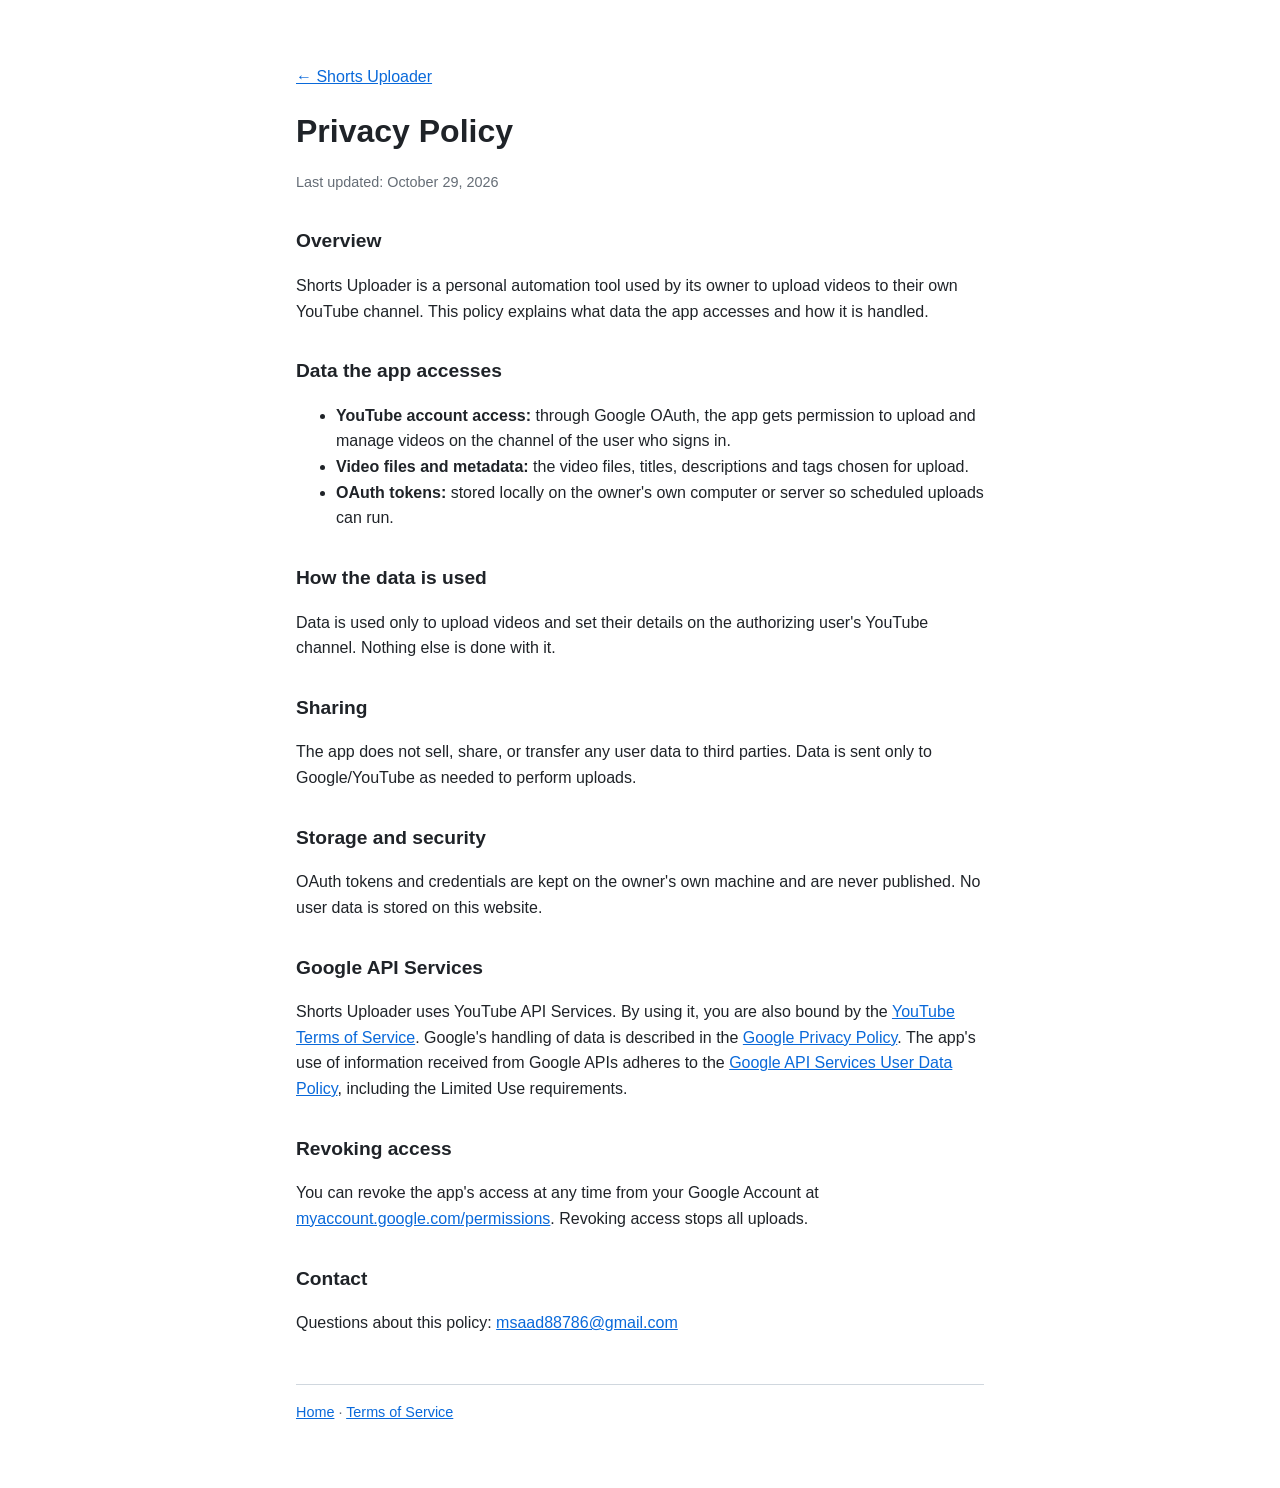
==== privacy.html @ a063238a "Add files via upload Commit" ====
<!doctype html>
<html lang="en">
<head>
  <meta charset="utf-8">
  <meta name="viewport" content="width=device-width, initial-scale=1">
  <title>Privacy Policy – Shorts Uploader</title>
  <link rel="stylesheet" href="style.css">
</head>
<body>
  <main>
    <p><a href="index.html">← Shorts Uploader</a></p>
    <h1>Privacy Policy</h1>
    <p class="muted">Last updated: October 29, 2026</p>

    <h2>Overview</h2>
    <p>Shorts Uploader is a personal automation tool used by its owner to upload videos to their own YouTube channel. This policy explains what data the app accesses and how it is handled.</p>

    <h2>Data the app accesses</h2>
    <ul>
      <li><strong>YouTube account access:</strong> through Google OAuth, the app gets permission to upload and manage videos on the channel of the user who signs in.</li>
      <li><strong>Video files and metadata:</strong> the video files, titles, descriptions and tags chosen for upload.</li>
      <li><strong>OAuth tokens:</strong> stored locally on the owner's own computer or server so scheduled uploads can run.</li>
    </ul>

    <h2>How the data is used</h2>
    <p>Data is used only to upload videos and set their details on the authorizing user's YouTube channel. Nothing else is done with it.</p>

    <h2>Sharing</h2>
    <p>The app does not sell, share, or transfer any user data to third parties. Data is sent only to Google/YouTube as needed to perform uploads.</p>

    <h2>Storage and security</h2>
    <p>OAuth tokens and credentials are kept on the owner's own machine and are never published. No user data is stored on this website.</p>

    <h2>Google API Services</h2>
    <p>Shorts Uploader uses YouTube API Services. By using it, you are also bound by the <a href="https://www.youtube.com/t/terms">YouTube Terms of Service</a>. Google's handling of data is described in the <a href="https://policies.google.com/privacy">Google Privacy Policy</a>. The app's use of information received from Google APIs adheres to the <a href="https://developers.google.com/terms/api-services-user-data-policy">Google API Services User Data Policy</a>, including the Limited Use requirements.</p>

    <h2>Revoking access</h2>
    <p>You can revoke the app's access at any time from your Google Account at <a href="https://myaccount.google.com/permissions">myaccount.google.com/permissions</a>. Revoking access stops all uploads.</p>

    <h2>Contact</h2>
    <p>Questions about this policy: <a href="mailto:msaad88786@gmail.com">msaad88786@gmail.com</a></p>

    <footer><a href="index.html">Home</a> · <a href="terms.html">Terms of Service</a></footer>
  </main>
</body>
</html>
---- style.css ----
:root {
  --bg: #ffffff;
  --text: #1f2328;
  --muted: #656d76;
  --link: #0969da;
  --border: #d0d7de;
}
@media (prefers-color-scheme: dark) {
  :root {
    --bg: #0d1117;
    --text: #e6edf3;
    --muted: #8d96a0;
    --link: #4493f8;
    --border: #30363d;
  }
}
* { box-sizing: border-box; }
body {
  margin: 0;
  background: var(--bg);
  color: var(--text);
  font: 16px/1.6 -apple-system, BlinkMacSystemFont, "Segoe UI", Roboto, Helvetica, Arial, sans-serif;
}
main {
  max-width: 720px;
  margin: 0 auto;
  padding: 48px 16px 64px;
}
h1 { font-size: 2rem; margin: 0 0 8px; }
h2 { font-size: 1.2rem; margin-top: 32px; }
.lead { font-size: 1.1rem; color: var(--muted); }
.muted { color: var(--muted); font-size: .9rem; }
a { color: var(--link); }
footer {
  margin-top: 48px;
  padding-top: 16px;
  border-top: 1px solid var(--border);
  color: var(--muted);
  font-size: .9rem;
}
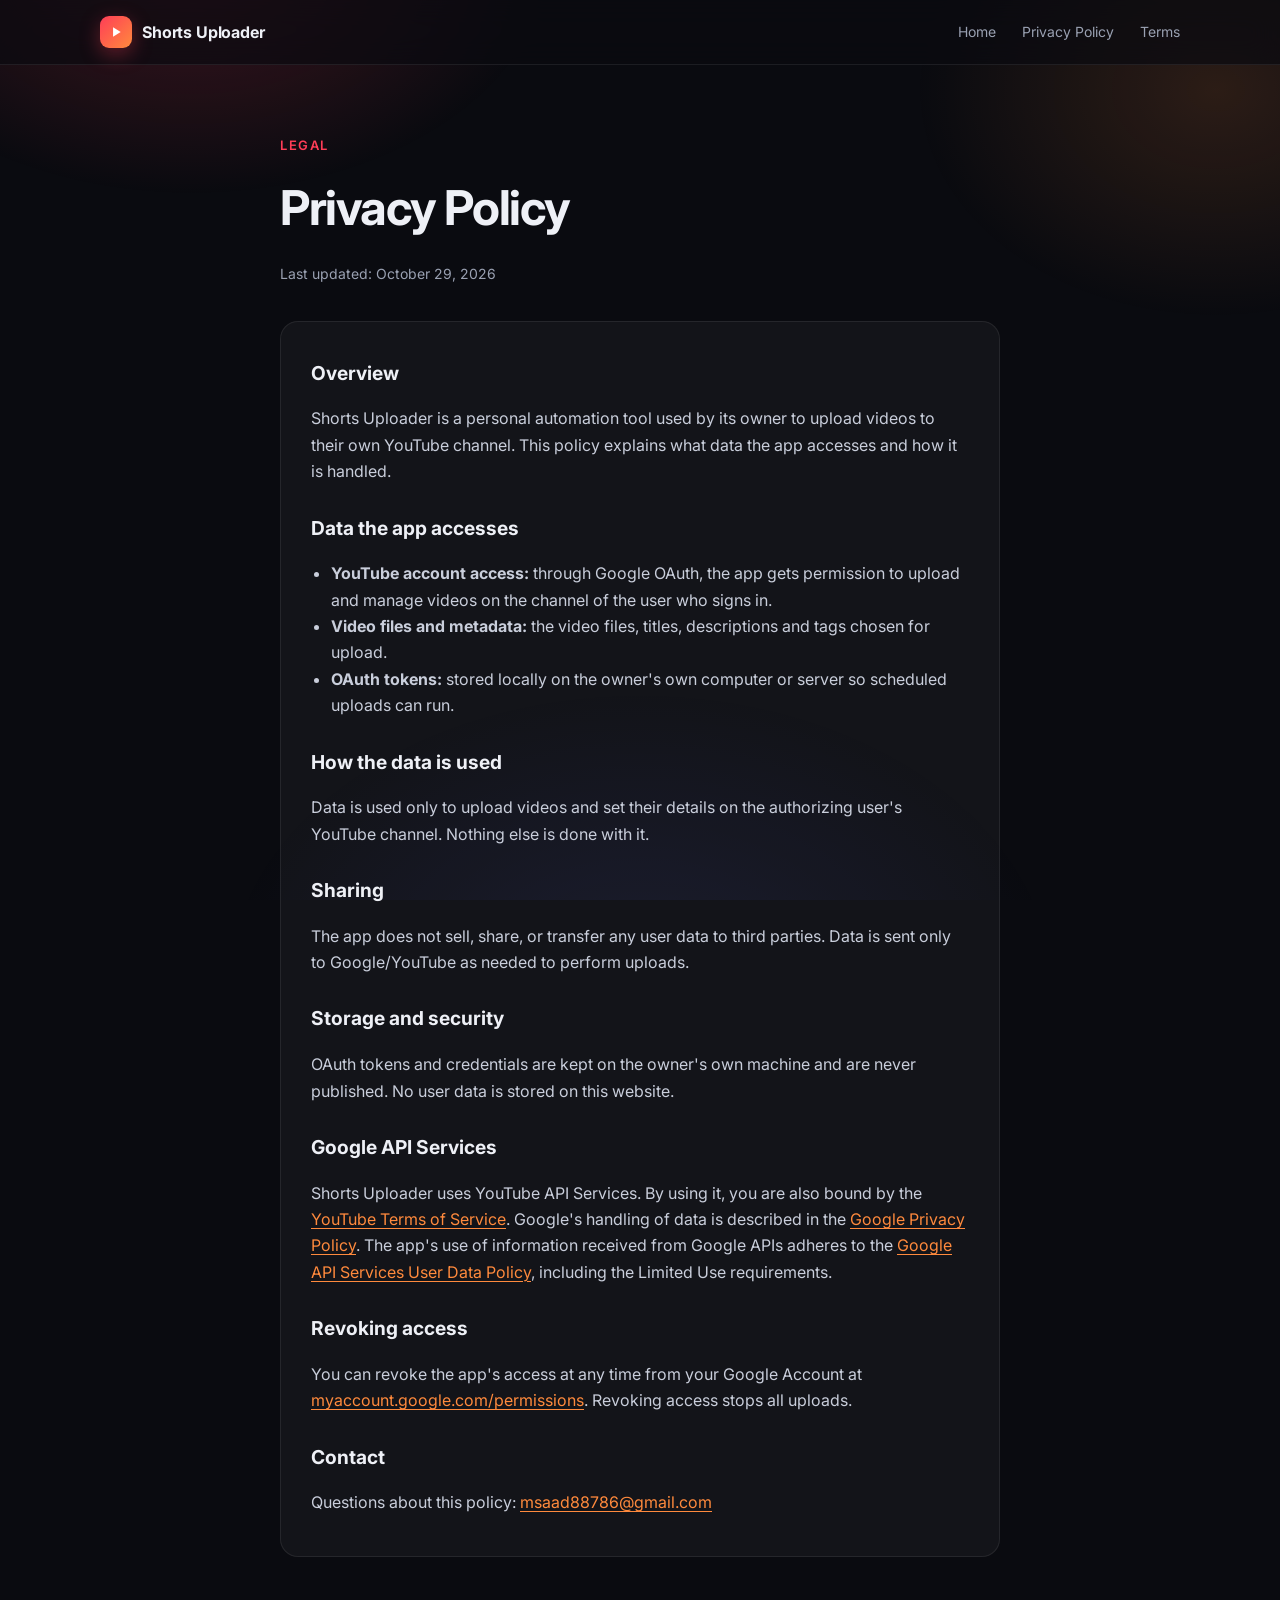
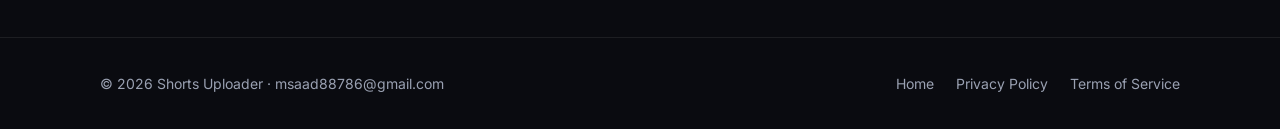
==== commit 1328b050: "Add files via upload" ====
--- a/privacy.html
+++ b/privacy.html
@@ -4,13 +4,29 @@
   <meta charset="utf-8">
   <meta name="viewport" content="width=device-width, initial-scale=1">
   <title>Privacy Policy – Shorts Uploader</title>
+  <link rel="icon" href="data:image/svg+xml,%3Csvg xmlns='http://www.w3.org/2000/svg' viewBox='0 0 32 32'%3E%3Cdefs%3E%3ClinearGradient id='g' x1='0' y1='0' x2='1' y2='1'%3E%3Cstop offset='0' stop-color='%23ff3d57'/%3E%3Cstop offset='1' stop-color='%23ff8a3d'/%3E%3C/linearGradient%3E%3C/defs%3E%3Crect width='32' height='32' rx='8' fill='url(%23g)'/%3E%3Cpath d='M13 10l9 6-9 6z' fill='white'/%3E%3C/svg%3E">
   <link rel="stylesheet" href="style.css">
 </head>
 <body>
-  <main>
-    <p><a href="index.html">← Shorts Uploader</a></p>
+  <div class="glow"></div>
+  <header class="nav">
+    <div class="container">
+      <a href="index.html" class="brand">
+        <span class="logo"><svg width="14" height="14" viewBox="0 0 24 24" fill="#fff"><path d="M7 4l13 8-13 8z"/></svg></span>
+        Shorts Uploader
+      </a>
+      <nav class="nav-links">
+        <a href="index.html">Home</a>
+        <a href="privacy.html">Privacy Policy</a>
+        <a href="terms.html">Terms</a>
+      </nav>
+    </div>
+  </header>
+  <main class="doc">
+    <div class="eyebrow">Legal</div>
     <h1>Privacy Policy</h1>
-    <p class="muted">Last updated: October 29, 2026</p>
+    <p class="updated">Last updated: October 29, 2026</p>
+    <div class="box">
 
     <h2>Overview</h2>
     <p>Shorts Uploader is a personal automation tool used by its owner to upload videos to their own YouTube channel. This policy explains what data the app accesses and how it is handled.</p>
@@ -39,8 +55,13 @@
 
     <h2>Contact</h2>
     <p>Questions about this policy: <a href="mailto:msaad88786@gmail.com">msaad88786@gmail.com</a></p>
-
-    <footer><a href="index.html">Home</a> · <a href="terms.html">Terms of Service</a></footer>
+    </div>
   </main>
+  <footer>
+    <div class="container">
+      <span>© 2026 Shorts Uploader · <a href="mailto:msaad88786@gmail.com">msaad88786@gmail.com</a></span>
+      <nav><a href="index.html">Home</a><a href="privacy.html">Privacy Policy</a><a href="terms.html">Terms of Service</a></nav>
+    </div>
+  </footer>
 </body>
 </html>
--- a/style.css
+++ b/style.css
@@ -1,40 +1,194 @@
+@import url("https://fonts.googleapis.com/css2?family=Inter:wght@400;500;600;700;800&display=swap");
+
 :root {
-  --bg: #ffffff;
-  --text: #1f2328;
-  --muted: #656d76;
-  --link: #0969da;
-  --border: #d0d7de;
+  --bg: #0a0b10;
+  --bg-2: #11131b;
+  --card: rgba(255, 255, 255, 0.04);
+  --card-border: rgba(255, 255, 255, 0.08);
+  --text: #eef0f6;
+  --muted: #9aa1b2;
+  --accent: #ff3d57;
+  --accent-2: #ff8a3d;
+  --ok: #3ddc97;
+  --radius: 18px;
 }
-@media (prefers-color-scheme: dark) {
-  :root {
-    --bg: #0d1117;
-    --text: #e6edf3;
-    --muted: #8d96a0;
-    --link: #4493f8;
-    --border: #30363d;
-  }
-}
+
 * { box-sizing: border-box; }
+html { scroll-behavior: smooth; }
 body {
   margin: 0;
   background: var(--bg);
   color: var(--text);
-  font: 16px/1.6 -apple-system, BlinkMacSystemFont, "Segoe UI", Roboto, Helvetica, Arial, sans-serif;
+  font: 16px/1.65 "Inter", system-ui, -apple-system, "Segoe UI", Roboto, sans-serif;
+  -webkit-font-smoothing: antialiased;
+  overflow-x: hidden;
 }
-main {
-  max-width: 720px;
-  margin: 0 auto;
-  padding: 48px 16px 64px;
+a { color: inherit; text-decoration: none; }
+.container { max-width: 1120px; margin: 0 auto; padding: 0 20px; }
+
+/* background glow */
+.glow {
+  position: fixed; inset: 0; z-index: -1; pointer-events: none;
+  background:
+    radial-gradient(600px 400px at 15% -5%, rgba(255, 61, 87, 0.22), transparent 60%),
+    radial-gradient(500px 380px at 95% 10%, rgba(255, 138, 61, 0.14), transparent 60%),
+    radial-gradient(700px 500px at 50% 110%, rgba(90, 100, 255, 0.10), transparent 60%);
 }
-h1 { font-size: 2rem; margin: 0 0 8px; }
-h2 { font-size: 1.2rem; margin-top: 32px; }
-.lead { font-size: 1.1rem; color: var(--muted); }
-.muted { color: var(--muted); font-size: .9rem; }
-a { color: var(--link); }
-footer {
-  margin-top: 48px;
-  padding-top: 16px;
-  border-top: 1px solid var(--border);
-  color: var(--muted);
-  font-size: .9rem;
+
+/* nav */
+.nav {
+  position: sticky; top: 0; z-index: 10;
+  backdrop-filter: blur(14px);
+  background: rgba(10, 11, 16, 0.7);
+  border-bottom: 1px solid var(--card-border);
 }
+.nav .container { display: flex; align-items: center; justify-content: space-between; height: 64px; }
+.brand { display: flex; align-items: center; gap: 10px; font-weight: 700; letter-spacing: -0.01em; }
+.logo {
+  width: 32px; height: 32px; border-radius: 9px;
+  display: grid; place-items: center;
+  background: linear-gradient(135deg, var(--accent), var(--accent-2));
+  box-shadow: 0 6px 20px rgba(255, 61, 87, 0.35);
+}
+.nav-links { display: flex; gap: 26px; font-size: 14px; color: var(--muted); }
+.nav-links a:hover { color: var(--text); }
+
+/* buttons */
+.btn {
+  display: inline-flex; align-items: center; gap: 8px;
+  padding: 12px 20px; border-radius: 12px; font-weight: 600; font-size: 15px;
+  transition: transform .15s ease, box-shadow .15s ease, background .15s ease;
+}
+.btn-primary {
+  background: linear-gradient(135deg, var(--accent), var(--accent-2));
+  color: #fff; box-shadow: 0 10px 30px rgba(255, 61, 87, 0.35);
+}
+.btn-primary:hover { transform: translateY(-2px); box-shadow: 0 14px 36px rgba(255, 61, 87, 0.45); }
+.btn-ghost { border: 1px solid var(--card-border); background: var(--card); }
+.btn-ghost:hover { background: rgba(255, 255, 255, 0.08); }
+
+/* hero */
+.hero { padding: 90px 0 70px; }
+.hero .container { display: grid; grid-template-columns: 1.1fr 0.9fr; gap: 56px; align-items: center; }
+.badge {
+  display: inline-flex; align-items: center; gap: 8px;
+  padding: 6px 12px; border-radius: 999px; font-size: 13px; color: var(--muted);
+  border: 1px solid var(--card-border); background: var(--card);
+}
+.dot { width: 8px; height: 8px; border-radius: 50%; background: var(--ok); box-shadow: 0 0 10px var(--ok); }
+.hero h1 {
+  font-size: clamp(2.4rem, 5vw, 3.8rem); line-height: 1.08; letter-spacing: -0.035em;
+  margin: 20px 0 18px; font-weight: 800;
+}
+.grad {
+  background: linear-gradient(135deg, var(--accent), var(--accent-2));
+  -webkit-background-clip: text; background-clip: text; color: transparent;
+}
+.hero p.lead { font-size: 1.15rem; color: var(--muted); max-width: 520px; margin: 0 0 30px; }
+.cta { display: flex; gap: 12px; flex-wrap: wrap; }
+
+/* queue mockup */
+.mock {
+  background: linear-gradient(180deg, rgba(255,255,255,0.06), rgba(255,255,255,0.02));
+  border: 1px solid var(--card-border); border-radius: 22px; padding: 20px;
+  box-shadow: 0 30px 80px rgba(0, 0, 0, 0.5);
+  transform: perspective(1200px) rotateY(-6deg) rotateX(3deg);
+}
+.mock-head { display: flex; justify-content: space-between; align-items: center; margin-bottom: 16px; font-size: 13px; color: var(--muted); }
+.mock-head strong { color: var(--text); font-size: 15px; }
+.row {
+  display: flex; align-items: center; gap: 14px;
+  padding: 12px; border-radius: 14px; background: rgba(255,255,255,0.03);
+  border: 1px solid rgba(255,255,255,0.05); margin-bottom: 10px;
+}
+.thumb { width: 38px; height: 62px; border-radius: 8px; flex: none; }
+.t1 { background: linear-gradient(160deg, #2b1055, #7597de); }
+.t2 { background: linear-gradient(160deg, #0f2027, #2c5364); }
+.t3 { background: linear-gradient(160deg, #42275a, #734b6d); }
+.meta { flex: 1; min-width: 0; }
+.meta b { display: block; font-size: 14px; font-weight: 600; white-space: nowrap; overflow: hidden; text-overflow: ellipsis; }
+.meta span { font-size: 12px; color: var(--muted); }
+.bar { height: 4px; border-radius: 4px; background: rgba(255,255,255,0.08); margin-top: 8px; overflow: hidden; }
+.bar i { display: block; height: 100%; background: linear-gradient(90deg, var(--accent), var(--accent-2)); border-radius: 4px; }
+.pill { font-size: 11px; font-weight: 600; padding: 4px 9px; border-radius: 999px; white-space: nowrap; }
+.pill.live { color: var(--ok); background: rgba(61, 220, 151, 0.12); }
+.pill.up { color: var(--accent-2); background: rgba(255, 138, 61, 0.12); }
+.pill.sch { color: #9fb0ff; background: rgba(120, 140, 255, 0.12); }
+
+/* sections */
+section { padding: 80px 0; }
+.eyebrow { color: var(--accent); font-weight: 600; font-size: 13px; letter-spacing: .12em; text-transform: uppercase; }
+.section-title { font-size: clamp(1.8rem, 3.5vw, 2.5rem); letter-spacing: -0.03em; margin: 10px 0 14px; font-weight: 800; }
+.section-sub { color: var(--muted); max-width: 600px; margin: 0 0 44px; }
+.center { text-align: center; }
+.center .section-sub { margin-left: auto; margin-right: auto; }
+
+.grid { display: grid; grid-template-columns: repeat(3, 1fr); gap: 18px; }
+.card {
+  background: var(--card); border: 1px solid var(--card-border); border-radius: var(--radius);
+  padding: 26px; transition: transform .2s ease, border-color .2s ease;
+}
+.card:hover { transform: translateY(-4px); border-color: rgba(255, 61, 87, 0.35); }
+.icon {
+  width: 44px; height: 44px; border-radius: 12px; display: grid; place-items: center; margin-bottom: 16px;
+  background: rgba(255, 61, 87, 0.12); color: var(--accent);
+}
+.card h3 { margin: 0 0 8px; font-size: 1.08rem; }
+.card p { margin: 0; color: var(--muted); font-size: 15px; }
+
+/* steps */
+.steps { display: grid; grid-template-columns: repeat(3, 1fr); gap: 18px; counter-reset: s; }
+.step { position: relative; padding: 28px 26px; border-radius: var(--radius); background: var(--bg-2); border: 1px solid var(--card-border); }
+.step::before {
+  counter-increment: s; content: "0" counter(s);
+  font-size: 2.6rem; font-weight: 800; letter-spacing: -0.04em;
+  background: linear-gradient(135deg, var(--accent), var(--accent-2));
+  -webkit-background-clip: text; background-clip: text; color: transparent; opacity: .9;
+}
+.step h3 { margin: 8px 0 8px; }
+.step p { margin: 0; color: var(--muted); font-size: 15px; }
+
+/* trust band */
+.trust {
+  border-radius: 24px; padding: 44px; display: grid; grid-template-columns: 1.3fr 1fr; gap: 40px; align-items: center;
+  background: linear-gradient(135deg, rgba(255,61,87,0.12), rgba(255,138,61,0.06));
+  border: 1px solid rgba(255, 61, 87, 0.25);
+}
+.trust h2 { margin: 0 0 12px; font-size: 1.8rem; letter-spacing: -0.02em; }
+.trust p { margin: 0; color: var(--muted); }
+.checks { list-style: none; padding: 0; margin: 0; display: grid; gap: 12px; }
+.checks li { display: flex; gap: 10px; align-items: flex-start; }
+.checks svg { flex: none; margin-top: 3px; color: var(--ok); }
+
+/* legal pages */
+.doc { max-width: 760px; margin: 0 auto; padding: 70px 20px 40px; }
+.doc h1 { font-size: clamp(2.2rem, 4.5vw, 3rem); letter-spacing: -0.03em; margin: 12px 0 6px; }
+.doc .updated { color: var(--muted); font-size: 14px; margin-bottom: 36px; }
+.doc .box { background: var(--card); border: 1px solid var(--card-border); border-radius: var(--radius); padding: 8px 30px 24px; }
+.doc h2 { font-size: 1.2rem; margin: 28px 0 8px; }
+.doc p, .doc li { color: #c9cedb; }
+.doc a { color: var(--accent-2); text-decoration: underline; text-underline-offset: 3px; }
+.doc ul { padding-left: 20px; }
+
+/* footer */
+footer { border-top: 1px solid var(--card-border); padding: 34px 0; margin-top: 40px; color: var(--muted); font-size: 14px; }
+footer .container { display: flex; justify-content: space-between; align-items: center; gap: 16px; flex-wrap: wrap; }
+footer nav { display: flex; gap: 22px; }
+footer a:hover { color: var(--text); }
+
+/* reveal */
+.reveal { opacity: 0; transform: translateY(18px); transition: opacity .7s ease, transform .7s ease; }
+.reveal.in { opacity: 1; transform: none; }
+
+@media (max-width: 900px) {
+  .hero .container, .trust { grid-template-columns: 1fr; }
+  .mock { transform: none; }
+  .grid, .steps { grid-template-columns: 1fr; }
+  .nav-links { display: none; }
+  .hero { padding-top: 56px; }
+  .trust { padding: 28px; }
+}
+@media (prefers-reduced-motion: reduce) {
+  .reveal { opacity: 1; transform: none; transition: none; }
+  * { scroll-behavior: auto; }
+}
